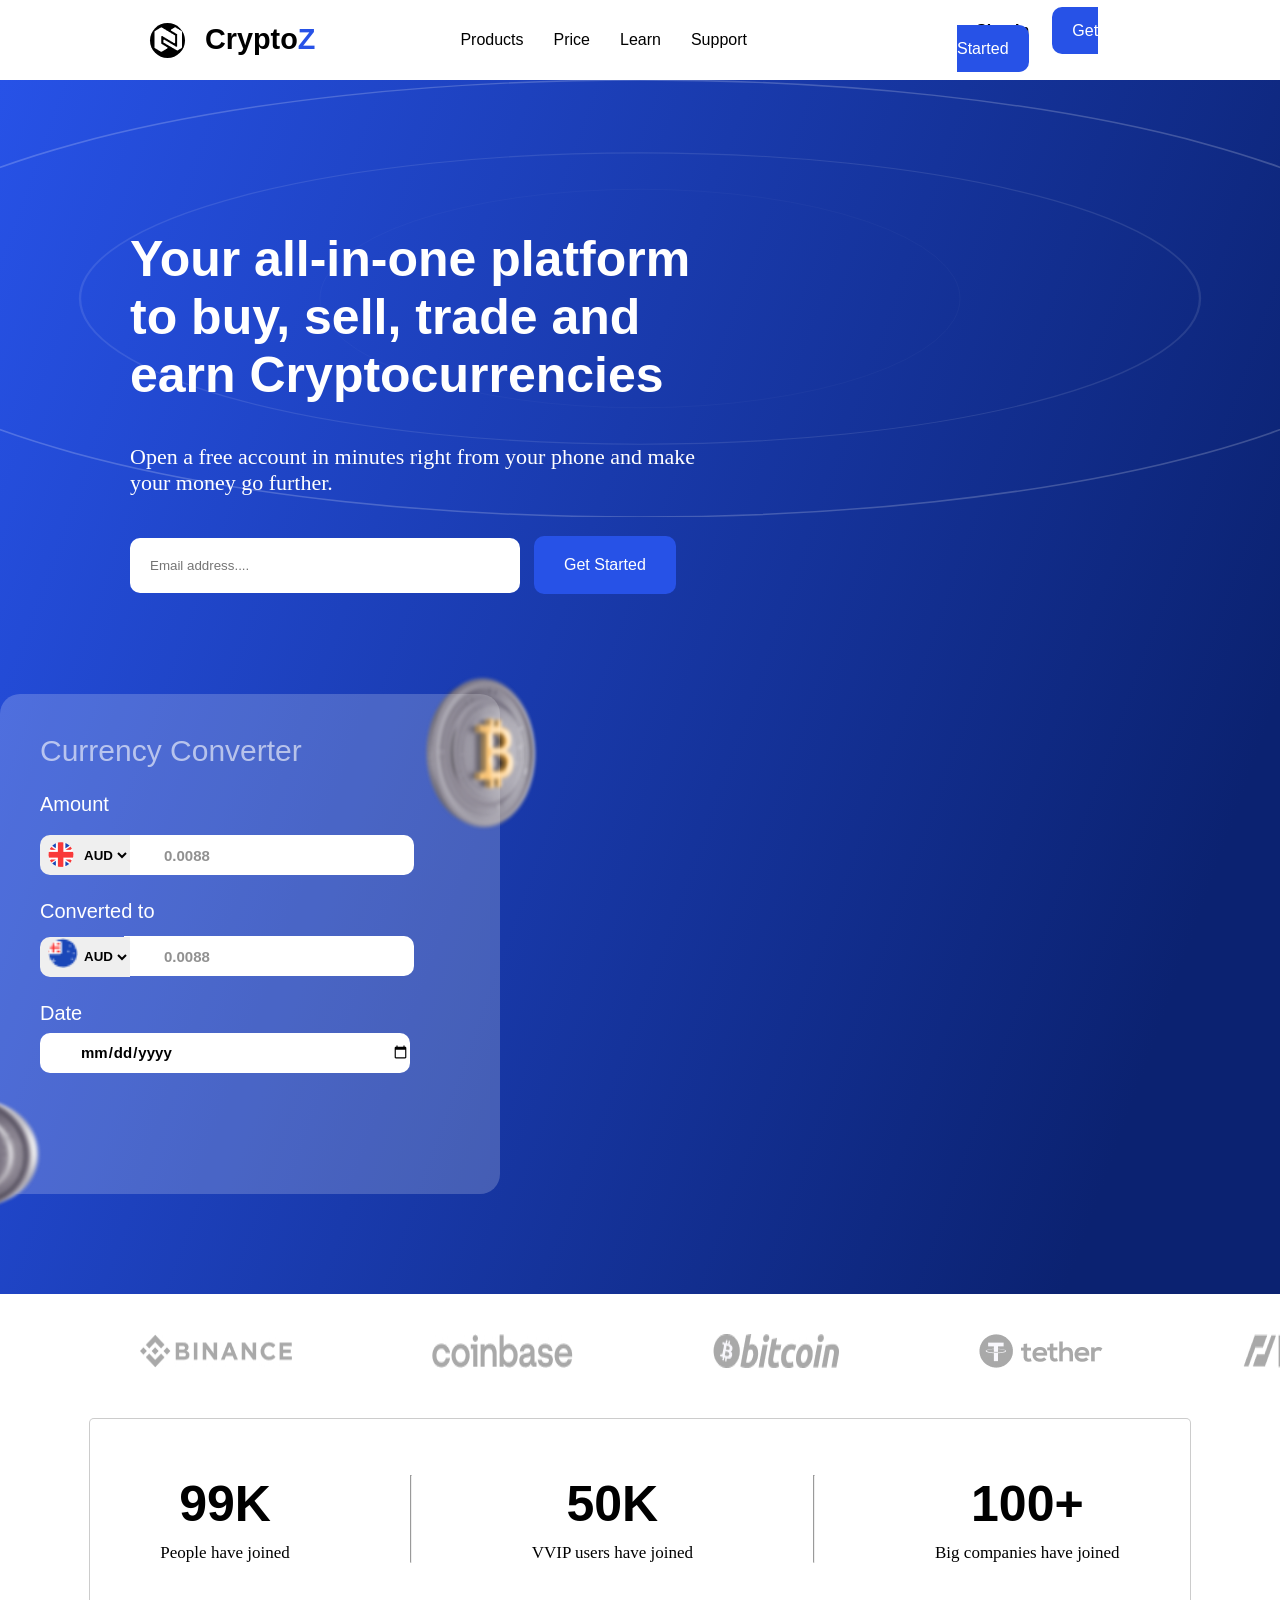
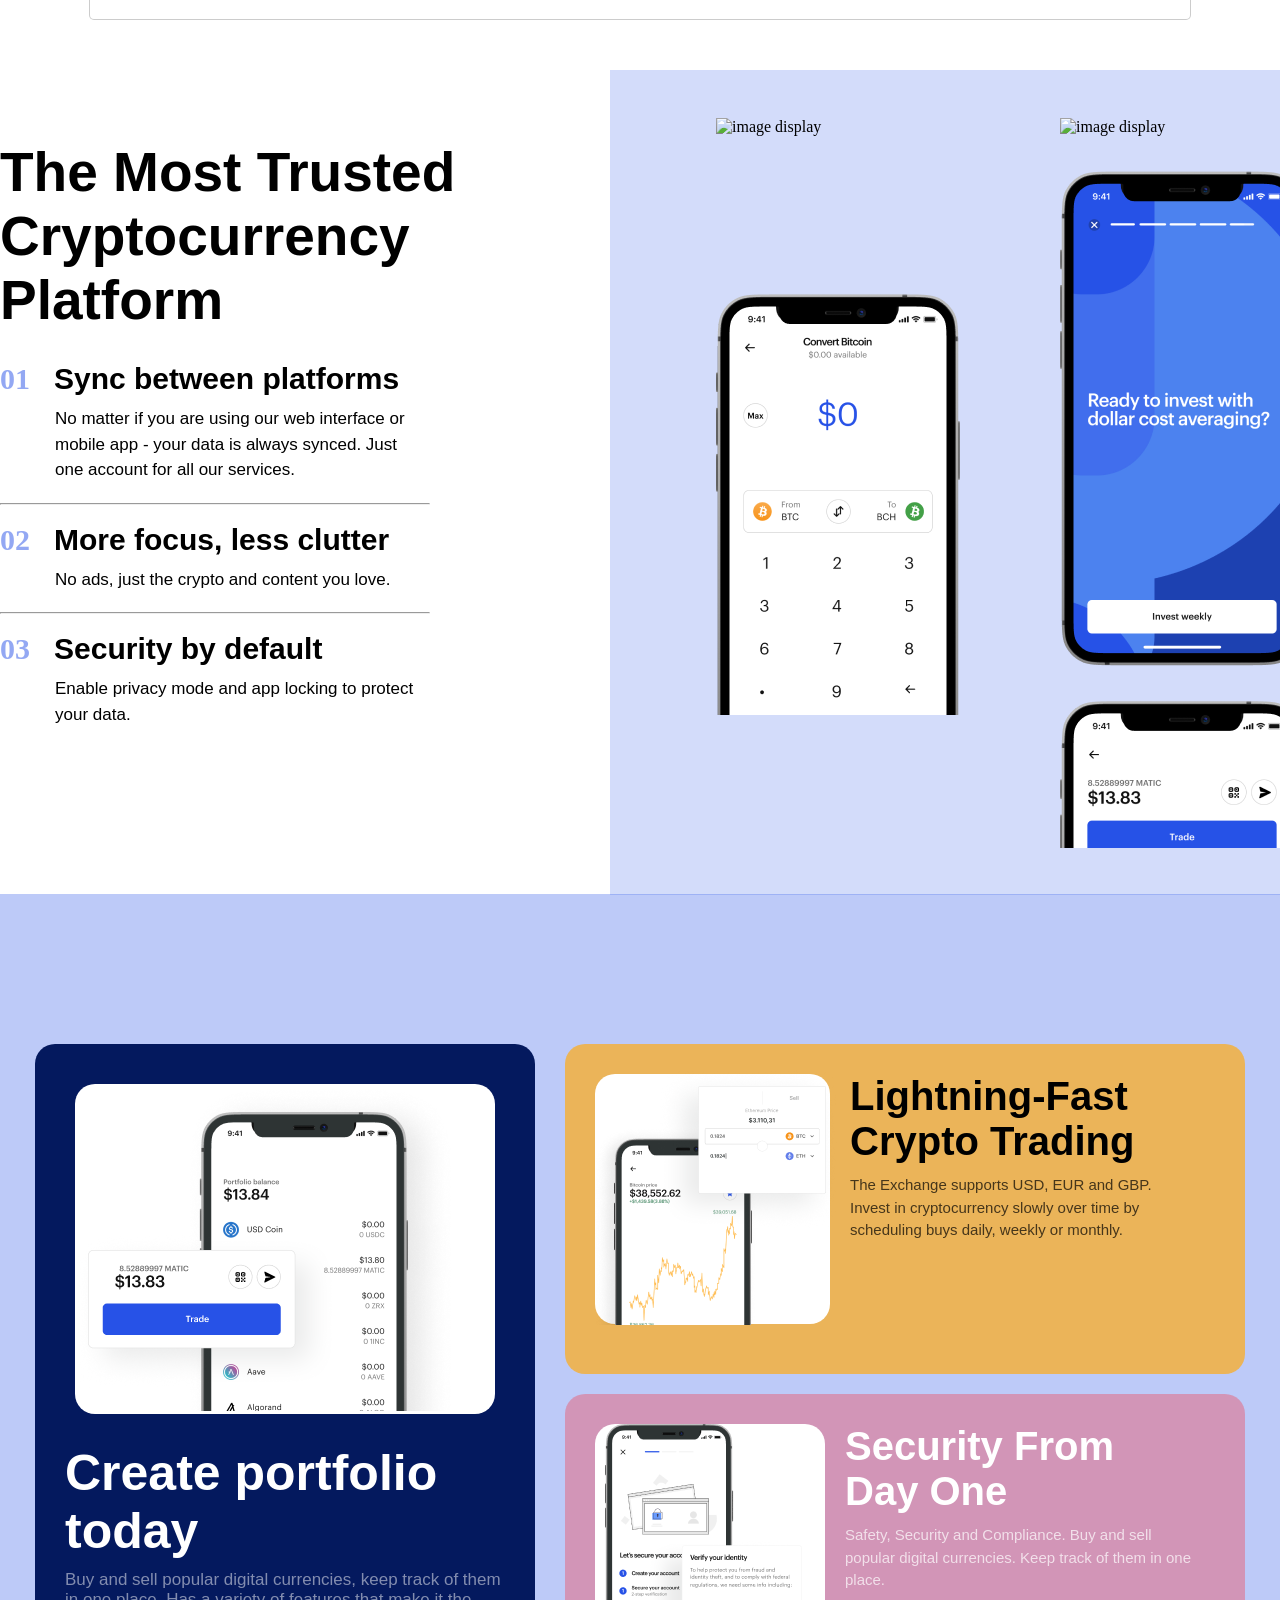
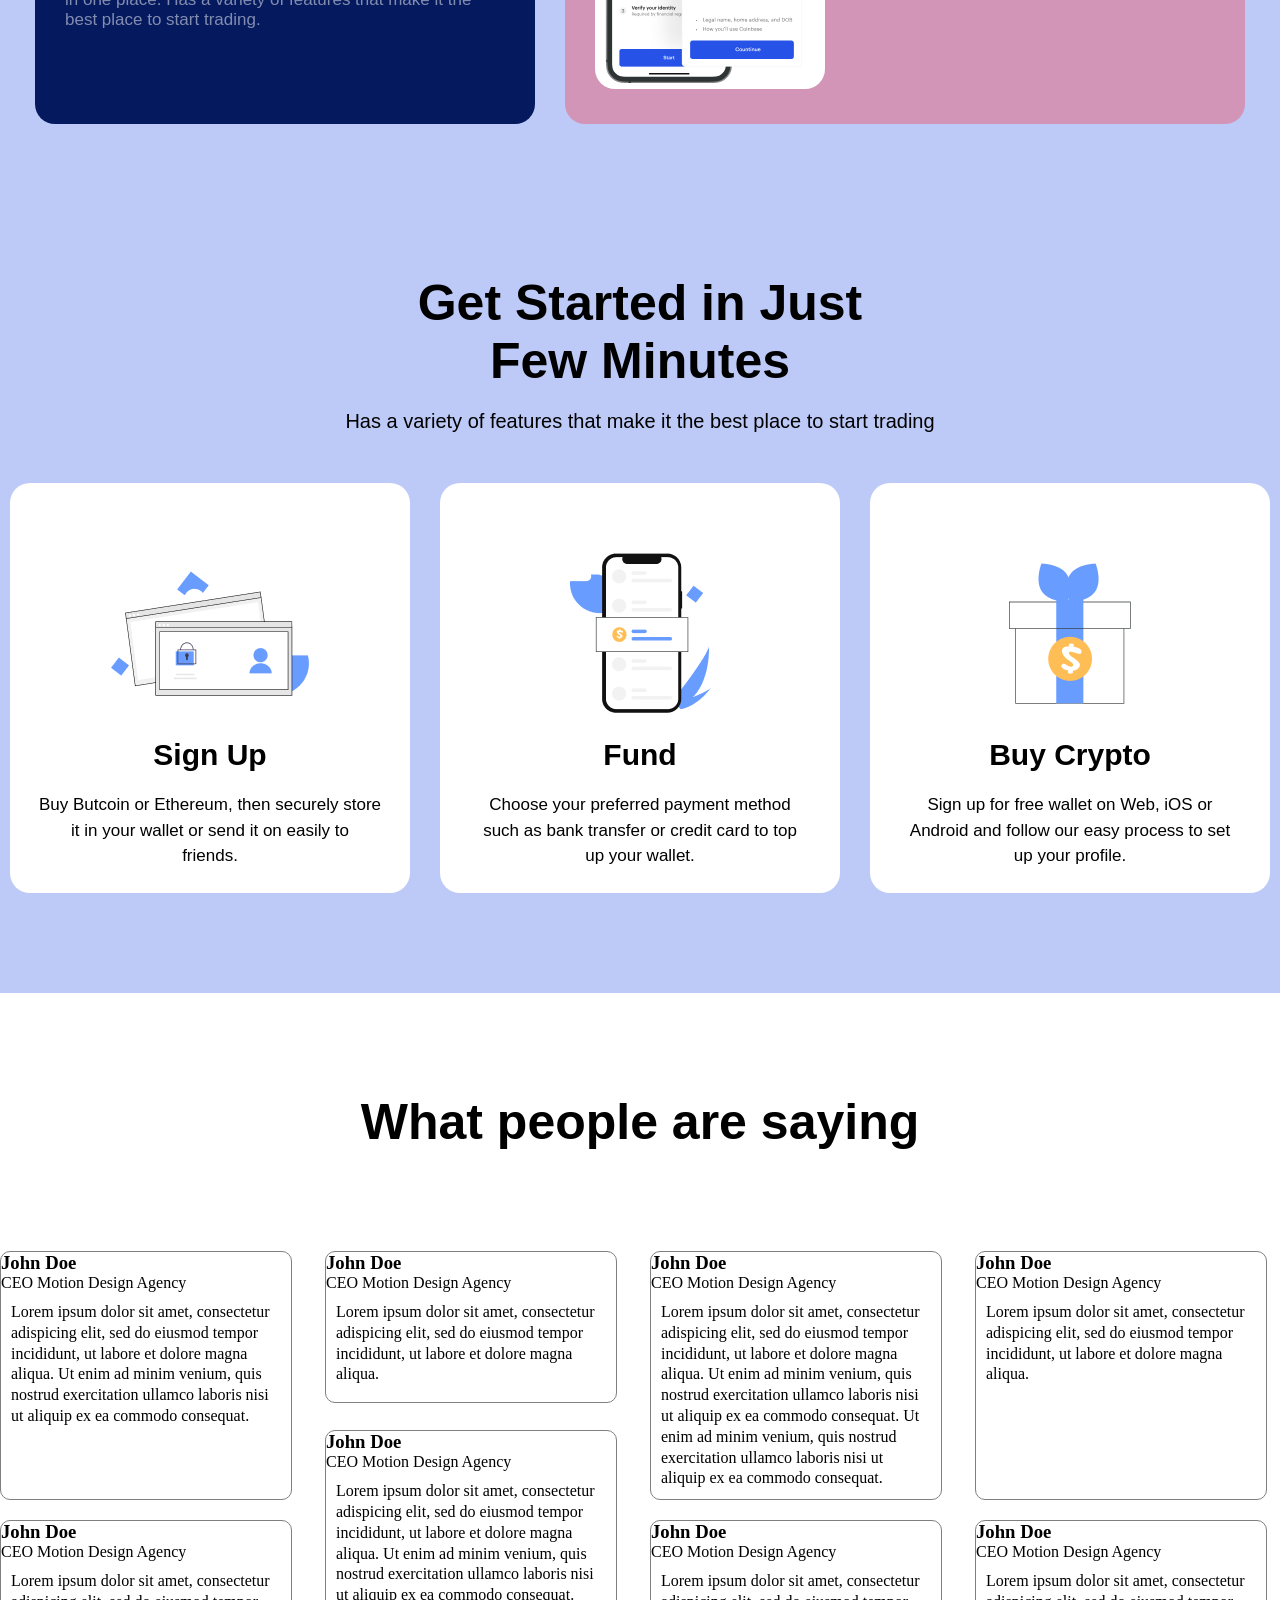
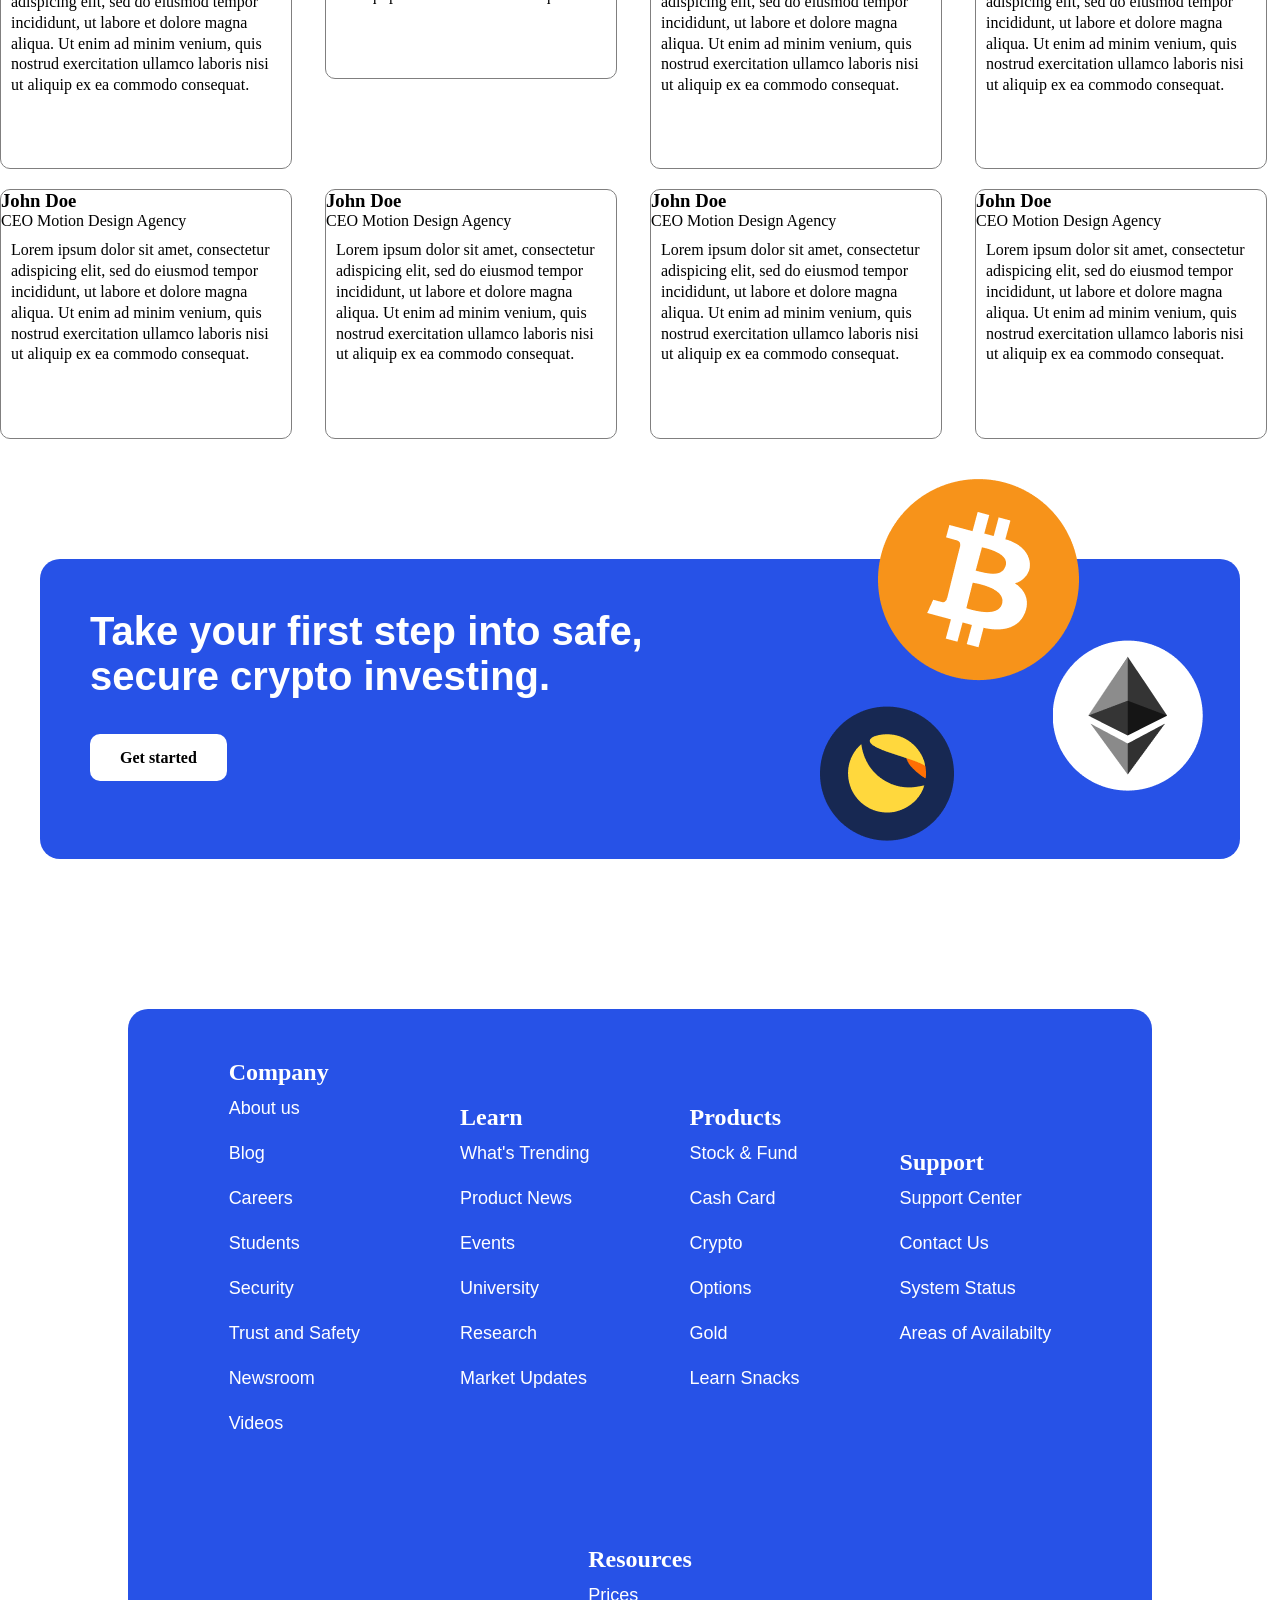
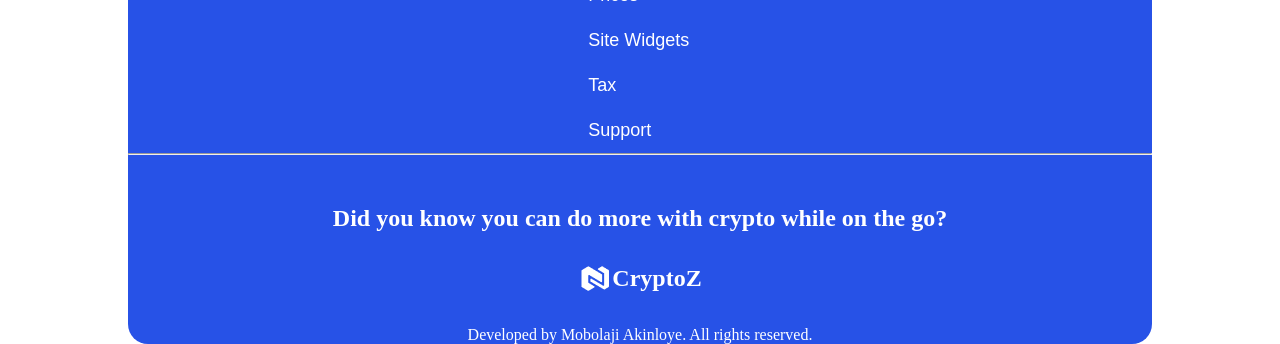
==== CryptoZ/index.html @ cef5e14e "Add files via upload" ====
<!DOCTYPE html>
<html lang="en">
<head>
    <meta charset="UTF-8">
    <meta name="viewport" content="width=device-width, initial-scale=1.0">
    <link rel="stylesheet" href="style.css">
    <link rel="stylesheet" href="https://cdnjs.cloudflare.com/ajax/libs/font-awesome/6.7.2/css/all.min.css" integrity="sha512-Evv84Mr4kqVGRNSgIGL/F/aIDqQb7xQ2vcrdIwxfjThSH8CSR7PBEakCr51Ck+w+/U6swU2Im1vVX0SVk9ABhg==" crossorigin="anonymous" referrerpolicy="no-referrer" />
    <title>cryptoZ.com</title>
</head>
<body>
  <!--Menu bar lines 12-32-->
  <header>
    <nav class="header">
      <div class="logo">
        <div class="logo-div">
          <img id="logo" src="export/vuesax/bold/nexo-(nexo).png" alt="logo">
        </div>
        <p class="logo-text">Crypto<span class="z">Z</span></p>
      </div>
    <div class="menu">
        <a class="menu-list" href="#">Products</a>
        <a class="menu-list" href="#">Price</a>
        <a class="menu-list" href="#">Learn</a>
        <a class="menu-list" href="#">Support</a>
    </div>
    <div class="signin">
        <a class="signin-text" href="#">Sign In</a>
        <a class="get-started" href="#">Get Started</a>
    </div>
    <i class="fa fa-bars" id="bar" ></i>
  </nav>
  </header>
  <div class="pop-menu" id="popDiv">
    <a class="menu-list" href="#">Products</a>
    <a class="menu-list" href="#">Price</a>
    <a class="menu-list" href="#">Learn</a>
    <a class="menu-list" href="#">Support</a>

  </div>
  <!--Hero section lines 34--->
  <main class="content">
    <div class="oval-background">
      <svg viewBox="0 0 1600 1200" preserveAspectRatio="none">
        <ellipse
          cx="800"
          cy="600"
          rx="1600"
          ry="800"
          stroke="white"
          stroke-width="5"
          fill="none"
          opacity="0.3"
        />
        <ellipse
          cx="800"
          cy="600"
          rx="1000"
          ry="600"
          stroke="white"
          stroke-width="4"
          fill="none"
          opacity="0.2"
        />
        <ellipse
          cx="800"
          cy="600"
          rx="700"
          ry="400"
          stroke="white"
          stroke-width="3"
          fill="none"
          opacity="0.1"
        />
        <ellipse
          cx="800"
          cy="600"
          rx="400"
          ry="300"
          stroke="white"
          stroke-width="1"
          fill="none"
          opacity="0.05"
        />
      </svg>
    </div>

    <section class="body-container">
      <div class="text-container">
        <h2 class="bold-text">
          Your all-in-one platform to buy, sell, trade and earn Cryptocurrencies
        </h2>
        <p class="paragraph">
          Open a free account in minutes right from your phone and make your money go further.
        </p>
        <form class="form">
          <input type="email" class="emailbox" placeholder="Email address....">
          <button class="button">Get Started</button>
        </form>
      </div>
      <!--Converter section-->
      <div class="converter">
        <p class="headertext">Currency Converter</p>
        
        <p class="amount">Amount</p>
        <select class="dropdown" id="options" name="options">
          <option value="option1"> AUD</option>
          <option value="option2">GBP</option>
          <option value="option3">USD</option>
        </select>
        <input type="text" id="textbox" placeholder="0.0088">
        <img src="export/Frame 8764.png" class="british-flag-icon" alt="british-flag-icon">
  
        <p class="converted">Converted to</p>
        <select class="dropdown" id="options" name="options">
          <option value="option1"> AUD</option>
          <option value="option2">GBP</option>
          <option value="option3">USD</option>
        </select>
        <input type="text" id="textbox2" placeholder="0.0088">
        <img src="export/Frame 8769.png" class="aus-flag-icon" alt="british-flag-icon">
  
        <p class="date">Date</p>
        <input type="date" class="date-button">


        <img class="bitcoin-icon" src="export/Coin/BitCoin/Cam2.png" alt="bitcoin-icon">
      <img class="eth-icon" src="export/Coin/Ethereum/Cam1.png" alt="eth-icon">
      </div>
  </section>

  
  </main>     

  <!--Brand logo section-->
  <section class="brand-logo-section">
    <div class="brand-logo">
      <img src="export/images/binance logo.jpeg" alt="binance logo image">
      <img src="export/images/coinbase logo.jpg" alt="coinbase logo image">
      <img src="export/images/bitcoin logo.jpg" alt="bitcoin logo image">
      <img src="export/images/tether logo.jpg" class="tether-logo" alt="tether logo image">
      <img src="export/images/bitmex logo.jpg" class="bitmex-logo" alt="bitmex logo image">
    </div>
    <div class="figures">
      <div class="figure-container">
        <div class="people">
          <h2>99K</h2>
          <p>People have joined</p>
        </div>
          <hr>

        <div class="vvip">
          <h2>50K</h2>
          <p>VVIP users have joined</p>
        </div>
        <hr>

        <div class="big-companies">
          <h2>100+</h2>
          <p>Big companies have joined</p>
        </div>

      </div>
    </div>

    <div class="sub-section">

      <div class="sub-section-container">
        <div class="sub-text">
          <p class="heading">The Most Trusted Cryptocurrency Platform</p>
          <div class="texts">
            <span class="numbers">01</span>
            <span class="heading-text">Sync between platforms</span>
            <p>No matter if you are using our web interface or mobile app - your data is always synced. Just one account for all our services. </p>
              <hr>
              <br>
            <span class="numbers">02</span>
            <span class="heading-text">More focus, less clutter</span>
            <p>No ads, just the crypto and content you love.</p>
              <hr>
              <br>
            <span class="numbers">03</span>
            <span class="heading-text">Security by default</span>
            <p>Enable privacy mode and app locking to protect your data.</p>
          </div>
        </div>

        <div class="sub-images">
          <div class="images-container">

            <div class="images">
              <img src="export/Screen1.png" class="frame1" alt="image display">
              <img src="export/screen2.png" alt="">
            </div>

            <div class="images2">
              <img src="export/Screen5.png" alt="image display">
              <img src="export/screen3.png" alt="">
              <img src="export/screen4.png" alt="">
            </div>

          </div>
        </div>

      </div>
    </div>
  </section>

  <section class="portfolio-section">
    <div class="items-container">

      <div class="firstdiv">
        <div class="innerDiv"><img src="export/Group2.png" alt=""></div>
        <h1>Create portfolio today</h1>
        <p>Buy and sell popular digital currencies, keep track of them in one place. Has a variety of features that make it the best place to start trading.</p>
      </div>

      <div class="seconddiv">
        <div class="div1">
          <div class="div1-inner"><img src="export/Group1.png" alt=""></div>
          <div class="div1-text">
            <h1>Lightning-Fast Crypto Trading</h1>
            <p>The Exchange supports USD, EUR and GBP. Invest in cryptocurrency slowly over time by scheduling buys daily, weekly or monthly.</p>
          </div>
        </div>

        <div class="div2">
          <div class="div2-inner"><img src="export/Group3.png" alt=""></div>
          <div class="div2-text">
            <h1>Security From Day One</h1>
            <p>Safety, Security and Compliance. Buy and sell popular digital currencies. Keep track of them in one place.</p>
          </div>
        </div>
      </div>
    </div>

    <div class="middle-text">
      <div class="newtext">
        <h1>Get Started in Just</h1>
        <h1>Few Minutes</h1>
        <p>Has a variety of features that make it the best place to start trading</p>
      </div>
    </div>

    <div class="three-divs">
      <div class="signup-div">
        <img src="export/Frame 219.png" alt="">
        <h2>Sign Up</h2>
        <p>Buy Butcoin or Ethereum, then securely store <br> it in your wallet or send it on easily to <br> friends.</p>
      </div>
      <div class="fund-div">
        <img src="export/Frame 220.png" alt="">
        <h2>Fund</h2>
        <p>Choose your preferred payment method <br> such as bank transfer or credit card to top <br> up your wallet.</p>
      </div>
      <div class="buy-crypto-div">
        <img src="export/Frame 221.png" alt="">
        <h2>Buy Crypto</h2>
        <p>Sign up for free wallet on Web, iOS or <br> Android and follow our easy process to set <br> up your profile.</p>
      </div>
    </div>
  </section>

  <section class="grid-section">
    <div class="grid-heading">
      <h1>What people are saying</h1>
    </div>
    
    <!--Grid section-->
    <div class="grid-container">
      <div class="grid-item grid1">
        <h3>John Doe</h3>
        <p>CEO Motion Design Agency</p>
        <p class="grid-paragraph">Lorem ipsum dolor sit amet, consectetur adispicing elit, sed do eiusmod tempor incididunt, ut labore et dolore magna aliqua. Ut enim ad minim venium, quis nostrud exercitation ullamco laboris nisi ut aliquip ex ea commodo consequat.</p>
      </div>

      <div class="grid-item grid2">
        <h3>John Doe</h3>
        <p>CEO Motion Design Agency</p>
        <p class="grid-paragraph">Lorem ipsum dolor sit amet, consectetur adispicing elit, sed do eiusmod tempor incididunt, ut labore et dolore magna aliqua.</p>
      </div>

      <div class="grid-item grid3">
        <h3>John Doe</h3>
        <p>CEO Motion Design Agency</p>
        <p class="grid-paragraph">Lorem ipsum dolor sit amet, consectetur adispicing elit, sed do eiusmod tempor incididunt, ut labore et dolore magna aliqua. Ut enim ad minim venium, quis nostrud exercitation ullamco laboris nisi ut aliquip ex ea commodo consequat. Ut enim ad minim venium, quis nostrud exercitation ullamco laboris nisi ut aliquip ex ea commodo consequat.</p>
      </div>

      <div class="grid-item grid4">
        <h3>John Doe</h3>
        <p>CEO Motion Design Agency</p>
        <p class="grid-paragraph">Lorem ipsum dolor sit amet, consectetur adispicing elit, sed do eiusmod tempor incididunt, ut labore et dolore magna aliqua. </p>
      </div>

      <div class="grid-item grid5">
        <h3>John Doe</h3>
        <p>CEO Motion Design Agency</p>
        <p class="grid-paragraph">Lorem ipsum dolor sit amet, consectetur adispicing elit, sed do eiusmod tempor incididunt, ut labore et dolore magna aliqua. Ut enim ad minim venium, quis nostrud exercitation ullamco laboris nisi ut aliquip ex ea commodo consequat.</p>
      </div>

      <div class="grid-item grid6">
        <h3>John Doe</h3>
        <p>CEO Motion Design Agency</p>
        <p class="grid-paragraph">Lorem ipsum dolor sit amet, consectetur adispicing elit, sed do eiusmod tempor incididunt, ut labore et dolore magna aliqua. Ut enim ad minim venium, quis nostrud exercitation ullamco laboris nisi ut aliquip ex ea commodo consequat.</p>
      </div>

      <div class="grid-item grid7">
        <h3>John Doe</h3>
        <p>CEO Motion Design Agency</p>
        <p class="grid-paragraph">Lorem ipsum dolor sit amet, consectetur adispicing elit, sed do eiusmod tempor incididunt, ut labore et dolore magna aliqua. Ut enim ad minim venium, quis nostrud exercitation ullamco laboris nisi ut aliquip ex ea commodo consequat.</p>
      </div>

      <div class="grid-item grid8">
        <h3>John Doe</h3>
        <p>CEO Motion Design Agency</p>
        <p class="grid-paragraph">Lorem ipsum dolor sit amet, consectetur adispicing elit, sed do eiusmod tempor incididunt, ut labore et dolore magna aliqua. Ut enim ad minim venium, quis nostrud exercitation ullamco laboris nisi ut aliquip ex ea commodo consequat.</p>
      </div>

      <div class="grid-item grid9">      
        <h3>John Doe</h3>
        <p>CEO Motion Design Agency</p>
        <p class="grid-paragraph">Lorem ipsum dolor sit amet, consectetur adispicing elit, sed do eiusmod tempor incididunt, ut labore et dolore magna aliqua. Ut enim ad minim venium, quis nostrud exercitation ullamco laboris nisi ut aliquip ex ea commodo consequat.</p>
      </div>

      <div class="grid-item grid10">
        <h3>John Doe</h3>
        <p>CEO Motion Design Agency</p>
        <p class="grid-paragraph">Lorem ipsum dolor sit amet, consectetur adispicing elit, sed do eiusmod tempor incididunt, ut labore et dolore magna aliqua. Ut enim ad minim venium, quis nostrud exercitation ullamco laboris nisi ut aliquip ex ea commodo consequat.</p>
      </div>

      <div class="grid-item grid11">
        <h3>John Doe</h3>
        <p>CEO Motion Design Agency</p>
        <p class="grid-paragraph">Lorem ipsum dolor sit amet, consectetur adispicing elit, sed do eiusmod tempor incididunt, ut labore et dolore magna aliqua. Ut enim ad minim venium, quis nostrud exercitation ullamco laboris nisi ut aliquip ex ea commodo consequat.</p>
      </div>

      <div class="grid-item grid12">
        <h3>John Doe</h3>
        <p>CEO Motion Design Agency</p>
        <p class="grid-paragraph">Lorem ipsum dolor sit amet, consectetur adispicing elit, sed do eiusmod tempor incididunt, ut labore et dolore magna aliqua. Ut enim ad minim venium, quis nostrud exercitation ullamco laboris nisi ut aliquip ex ea commodo consequat.</p>
      </div>
    </div>
  </section>

  <section class="coin-section">
      <div class="coin-div">
        <div class="coin-text">
          <p>Take your first step into safe, secure crypto investing.</p>
          <a href="#">Get started</a>
        </div>
        <div class="coin-icon">
          <img class="luna" src="export/luna.png" alt="luna image">
          <img class="btc" src="export/btc.png" alt="bitcoin image">
          <img class="eth" src="export/eth.png" alt="ethereum image">
        </div>
      </div>
  </section>
  
  <footer>
    <div class="links-container">
      <div class="link1">
        <h2>Company</h2>
        <a href="#"><li>About us</li></a>
        <a href="#"><li>Blog</li></a>
        <a href="#"><li>Careers</li></a>
        <a href="#"><li>Students</li></a>
        <a href="#"><li>Security</li></a>
        <a href="#"><li>Trust and Safety</li></a>
        <a href="#"><li>Newsroom</li></a>
        <a href="#"><li>Videos</li></a>
      </div>

      <div class="link2">
        <h2>Learn</h2>
        <a href="#"><li>What's Trending</li></a>
        <a href="#"><li>Product News</li></a>
        <a href="#"><li>Events</li></a>
        <a href="#"><li>University</li></a>
        <a href="#"><li>Research</li></a>
        <a href="#"><li>Market Updates</li></a>
        <a href="#"><li></li></a>
        <a href="#"><li></li></a>
      </div>

      <div class="link3">
        <h2>Products</h2>
        <a href="#"><li>Stock & Fund</li></a>
        <a href="#"><li>Cash Card</li></a>
        <a href="#"><li>Crypto</li></a>
        <a href="#"><li>Options</li></a>
        <a href="#"><li>Gold</li></a>
        <a href="#"><li>Learn Snacks</li></a>
      </div>

      <div class="link4">
        <h2>Support</h2>
        <a href="#"><li>Support Center</li></a>
        <a href="#"><li>Contact Us</li></a>
        <a href="#"><li>System Status</li></a>
        <a href="#"><li>Areas of Availabilty</li></a>
      </div>

      <div class="link5">
        <h2>Resources</h2>
        <a href="#"><li>Prices</li></a>
        <a href="#"><li>Site Widgets</li></a>
        <a href="#"><li>Tax</li></a>
        <a href="#"><li>Support</li></a>
      </div>
    </div>
    <hr>

    <div class="last-text">
      <h2>Did you know you can do more with crypto while on the go?</h2>
      <div class="logo-and-text">
        <img id="logo" src="export/vuesax/bold/nexo-(nexo).png" alt="logo">
        <h2>CryptoZ</h2>
      </div>
      <p>Developed by Mobolaji Akinloye. All rights reserved.</p>
    </div>
  
  </footer>


  <script src="index.js"></script>
</body>
</html>
---- CryptoZ/style.css ----
*{
    padding: 0;
    margin: 0;
}
/*logo, menu and sign in styles lines 6-35*/
header{
    position: sticky;
    top: 0;
    z-index: 1000;
}
.header{
    width: 100%;
    height: 80px;
    background-color: #ffffff;
    display: flex;
    justify-content: space-between;
    align-items: center;
    
}

.logo-div{
    width: 35px;
    height: 35px;
    background-color: black;
    border-radius: 50%;
    justify-content: center;
    align-items: center;
    text-align: center;
}
.logo{
    display: flex;
    margin-left: 150px;
}
.logo-text{
    font-family: "Poppins", sans-serif;
    font-weight: bold;
    font-size: 1.8rem;
    margin-left: 20px;
}
.z{
    color: #2752E7;
}
/*menu styles lines 37-46*/
.menu{
    display: flex;
    margin-left: 130px;
    margin-right: 0;
}
.menu-list{
    font-family: "Poppins", sans-serif;
    text-decoration: none;
    color: black;
    margin: 30px 15px;
    transition: transform 0.2s ease-in-out;
}
/*Sign in/Get started styles lines 48-*/
.signin{
    margin: 30px 150px 30px 195px;
}
.signin-text{
    font-family: "Poppins", sans-serif;
    text-decoration: none;
    color: black;
    font-weight: bold;
    margin: 30px 19px;
}
.get-started{
    text-align: center;
    background-color: #2752E7;
    color: white;
    font-family: "Poppins", sans-serif;
    border: none;
    border-radius: 10px;
    padding: 15px 20px;
    text-decoration: none;
    transition: background-color 0.5s ease-in-out;
}
.get-started:hover{
    background-color: #0025ac;
}
.menu-list:hover{
    transform: scale(1.2);
    font-weight: bold;
}
#bar{
    display: none;
font-size: 50px;
}
#bar:hover{
    cursor: pointer;
}
.pop-menu{
    position: relative;
    margin-bottom: -120px;
    display: none;
    width: 200px;
    background-color: #ffffff;
    box-shadow: 0 0 10px rgba(0, 0, 0, 0.2);
    text-align: center;
    z-index: 1000;
    position: sticky;
    top: 80px;
    margin-left: auto;
    margin-right: 50px;
    border: 1px solid rgba(0, 0, 0, 0.2);
    border-radius: 5px 0 5px 5px;
    z-index: -  1;
}
.pop-menu.show{
    display: block;
}
.pop-menu a{
    display: grid;
    margin: 10px;
}

/*background ellipse line 85-106*/
.oval-background {
    position: absolute;
    top: 0;
    left: 0;
    width: 100%;
    height: 60%;
    z-index: 0;
    pointer-events: none;
}
    
.oval-background svg {
    width: 100%;
    height: 60%;
}
.content {
    position: relative;
    z-index: 1;
    width: 100%;
    padding: 100px 0;
    background: linear-gradient(109.68deg, #2752E7 0%, #0B2271 87.47%);
    min-height: 60vh; 
}
/*Body content*/
.body-container{
    display: flex;
    flex-wrap: wrap;
    gap: 100px;
}
.text-container{
    width: 570px;
    margin: 50px 0 0 130px;
}
.bold-text{
    color: #ffffff;
    font-family: "Poppins", sans-serif;
    font-size: 50px;
}
.paragraph{
    font-family: "Poppins" sans-serif;
    font-size: 22px;
    color: #ffffff;
    margin-top: 40px;
}
.form{
    margin-top: 40px;
}
.emailbox{
    padding: 20px;
    width: 350px;
    border: none;
    border-radius: 10px;
}
.button{
    padding: 20px 30px;
    border: none;
    border-radius: 10px;
    background-color: rgb(39, 82, 231);
    color: #ffffff;
    font-size: 16px;
    margin-left: 10px;
}
/*Converter styles*/
.converter{
    width: 500px;
    height: 500px;
    background-color: rgba(255, 255, 255, 0.2);
    border: none;
    border-radius: 20px;
}
.headertext{
    font-family: "Poppins", sans-serif;
    font-size: 30px;
    color: white;
    margin: 40px 0 0 40px;
    opacity: 0.6;
}
.bitcoin-icon{
    display: block;
    width: 160px;
    height: 160px;
    position: relative; left: 400px; top: -400px;
    z-index: -1;
}
.eth-icon{
    display: block;
    width: 140px;
    height: 140px;
    margin: 0;
    position: relative; left: -90px; top: -150px;
}
.amount{
    font-family: sans-serif;
    font-size: 20px;
    color: white;
    margin: 25px 0 18px 40px;
}
.dropdown{
    width: 90px;
    height: 40px;
    margin-left: 40px;
    padding-left: 40px;
    font-weight: bold;
    font-family: sans-serif;
    border-radius: 10px 0 0 10px;
    border: none;
}
#textbox{
    width: 250px;
    height: 40px;
    padding-left: 40px;
    font-weight: bold;
    font-family: sans-serif;
    font-size: 15px;
    border-radius: 0 10px 10px 0;
    border: none;
    position: relative; left: -10px; top: 1px;
    z-index: -1;
}
.british-flag-icon{
    position: relative; top: 7px; left: -380px;
}
.aus-flag-icon{
    position: relative; top: 7px; left: -380px;
    width: 30px;
    height: 30px;
}
.converted{
    font-family: sans-serif;
    font-size: 20px;
    color: white;
    margin: 25px 0 8px 40px;
}
#textbox2{
    width: 250px;
    height: 40px;
    padding-left: 40px;
    font-weight: bold;
    font-family: sans-serif;
    font-size: 15px;
    border-radius: 0 10px 10px 0;
    border: none;
    position: relative; left: -10px; top: 0.9px;
    z-index: -1;
}
.date{
    font-family: sans-serif;
    font-size: 20px;
    color: white;
    margin: 25px 0 8px 40px;
}
.date-button{
    width: 330px;
    height: 40px;
    padding-left: 40px;
    font-weight: bold;
    font-family: sans-serif;
    font-size: 15px;
    border-radius: 10px;
    border: none;
    margin-left: 40px;
}
/*Brand logo section*/
.brand-logo-section{
    width: 100%;
    height: 1200px;
    background-color: white;
}
.brand-logo{
    display: flex;
    text-align: center;
}
.brand-logo img{
    padding: 40px 0 0 140px;
}
/*Users/VVIP/Big companies section styles*/
.figures{
    margin: auto;
    width: 1100px;
    height: 200px;
    background-color: #ffffff;
    border: 1.8px solid rgba(0, 0, 0, 0.2);
    border-radius: 5px;
    margin-top: 50px;
    display: flex;
    text-align: center;
}
.figure-container{
    margin: auto;
    display: flex;
    gap: 120px;
}
.people h2, .vvip h2, .big-companies h2{
    font-family:  sans-serif;
    font-size: 50px;
}
.people p, .vvip p, .big-companies p{
    font-size: 17px;
    margin-top: 10px;
}
/*Users/VVIP/Big companies section styles end*/


/*Sub-Section styles*/
.sub-section{
    display: flex;
    margin-top: 50px;
}
.sub-section-container{
    margin: auto;
    display: flex;
}
.sub-text{
    width: 500px;
}
.sub-text .heading{
    font-family: sans-serif;
    font-size: 55px;
    font-weight: bolder;
    margin-top: 70px;
    margin-bottom: 30px;
}
.texts{
    width: 430px;
}
.numbers{
    font-size: 30px;
    font-weight: bold;
    color:rgba(39, 82, 231, 0.5)
}
.heading-text{
    margin-left: 20px;
    font-size: 30px;
    font-family: sans-serif;
    font-weight: bold;
}
.texts p{
    margin-left: 55px;
    margin-top: 10px;
    margin-bottom: 20px;
    font-size: 17px;
    line-height: 1.5;
    font-family: sans-serif;
}/*Sub-Section styles end*/

/*sub-images styles*/
.sub-images{
    width: 800px;
    height: 825px;
    background-color: rgba(39, 82, 231, 0.2);
    position: relative; left: 110px;
    display: flex;
    flex-wrap: wrap;  
}
.images-container{
    margin: auto;
    display: flex;
    gap: 100px;
}
.images{
    display: grid;
    gap: 25px;
}
.images2{
    display: grid;
    gap: 35px;
}/*sub-images styles end*/

/*Protfolio styles*/
.portfolio-section{
    width: 100%;
    background-color: rgba(39, 82, 231, 0.3);
}

.items-container{
    display: flex;
    justify-content: center;
    align-items: center;
    gap: 30px;
    padding-top: 150px;
}
.firstdiv{
    width: 500px;
    height: 680px;
    background-color: #04195e;
    border-radius: 20px;
}
.innerDiv{
    width: 420px;
    height: 330px;
    background-color: #ffffff;
    margin: auto;
    border-radius: 20px;
    margin-top: 40px;
}
.firstdiv h1{
    font-family: sans-serif;
    font-size: 50px;
    color: #ffffff;
    margin: 30px 30px 10px 30px;
}
.firstdiv p{
    margin: 0 30px 10px 30px;
    color: rgba(255, 255, 255, 0.5);
    font-family: sans-serif;
    font-size: 17px;
}/*firstdiv styles end here*/
.seconddiv{
    gap: 30px;
}
.div1{
    width: 650px;
    height: 300px;
    background-color: rgba(247, 175, 51, 0.8);
    border-radius: 20px;
    padding: 30px 0 0 30px;
    display: flex;
}
.div1-inner{
    width: 235px;
    height: 230px;
    background-color: #ffffff;
    border-radius: 20px;
    padding-top: 20px;
}
.div1-inner img{
    position: relative; top: -25px;
}
.div1-text{
    width: 330px;
    margin-left: 20px;
}
.div1-text h1{
    font-family: sans-serif;
    font-size: 40px;
}
.div1-text p{
    font-family: sans-serif;
    font-size: 15px;
    margin-top: 10px;
    line-height: 1.5;
    color: rgba(0, 0, 0, 0.7);
}/*Div1 styles end*/
.div2{
    width: 650px;
    height: 300px;
    background-color: rgba(231, 99, 121, 0.5);
    border-radius: 20px;
    padding: 30px 0 0 30px;
    margin-top: 20px;
    display: flex;
}
.div2-inner{
    width: 230px;
    height: 245px;
    background-color: #ffffff;
    border-radius: 20px;
    padding-top: 20px;
}
.div2-inner img{
    position: relative; top: -20px; left: 10px;
}
.div2-text{
    width: 350px;
    margin-left: 20px;
}
.div2-text h1{
    font-family: sans-serif;
    font-size: 40px;
    color: rgb(255, 255, 255);
}
.div2-text p{
    font-family: sans-serif;
    font-size: 15px;
    margin-top: 10px;
    line-height: 1.5;
    color: rgba(255, 255, 255, 0.7);
}/*Div2 styles end*/

.middle-text{
    width: 100%;
    display: flex;
}
.newtext{
    margin: auto;
    margin-top: 150px;
    text-align: center;
}
.newtext h1{
    font-family: sans-serif;
    font-size: 50px;
}
.newtext p{
    font-family: sans-serif;
    font-size: 20px;
    margin-top: 20px;
}
.three-divs{
    display: flex;
    flex-wrap: wrap;
    justify-content: center;
    align-items: center;
    gap: 30px;
    margin-top: 50px;
    padding-bottom: 100px;
}
.signup-div{
    width: 400px;
    height: 410px;
    background-color: #ffffff;
    border-radius: 20px;
    text-align: center;
}
.fund-div{
    width: 400px;
    height: 410px;
    background-color: #ffffff;
    border-radius: 20px;
    text-align: center;
}
.buy-crypto-div{
    width: 400px;
    height: 410px;
    background-color: #ffffff;
    border-radius: 20px;
    text-align: center;
}
.three-divs img{
    margin-top: 50px;
}
.three-divs h2{
    font-family: sans-serif;
    font-size: 30px;
}
.three-divs p{
    font-family: sans-serif;
    font-size: 17px;
    margin-top: 20px;
    line-height: 1.5;
}
.grid-section{

}
.grid-heading{
text-align: center;
}
.grid-section h1{
    font-family: sans-serif;
    font-size: 50px;
    margin: 100px;
}
.grid-container {
    display: grid;
    grid-template-columns: repeat(4, 1fr);
    grid-template-rows: repeat(3, 1fr);
    gap: 20px;
  }
  
.grid-item {
    background-color: #ffffff;
    border: 1px solid #807f7f;
    border-radius: 10px;
    width: 290px;
  }
.grid-paragraph{
    line-height: 1.3;
    padding: 10px;
}
.grid2{
    height: 150px;
}
.grid6{
    position: relative; top: -90px;
}/*grid section ends*/

.coin-section{
    margin-top: 120px;
}
.coin-div{
    width: 1200px;
    height: 300px;
    background-color: #2752E7;
    margin: auto;
    border-radius: 20px;
    display: flex;
}
.coin-text{
    width: 600px;
    margin: 50px;
}
.coin-text p{
    font-family: sans-serif;
    font-size: 40px;
    font-weight: bolder;
    color: #ffffff;
    margin-bottom: 50px;
}
.coin-text a{
    text-decoration: none;
    padding: 15px 30px;
    background-color: #ffffff;
    color: #000;
    font-weight: bold;
    border-radius: 10px;
}
.coin-icon .btc{
    position: relative; top: -80px;
}
.coin-icon .luna{
    position: relative; right: -80px; top: 80px;
}
.coin-icon .eth{
    position: relative; right: 30px; top: 30px;
}
footer{
    width: 80%;
    background-color:#2752E7;
    border-radius: 20px;
    margin: auto;
    margin-top: 150px;
}
.links-container{
    display: flex;
    flex-wrap: wrap;
    justify-content: center;
    align-items: center;
    gap: 100px;
    padding-top: 50px;
    color: #ffffff;
    
}
.links-container li {
    list-style-type: none;
    text-decoration: none;
}
.links-container a{
    text-decoration: none;
    color: #ffffff;
    font-family: sans-serif;
    font-size: 18px;
    line-height: 2.5;
}
.last-text{
    text-align: center;
    margin-top: 50px;
    color: #ffffff;
}
.logo-and-text{
    display: flex;
    justify-content: center;
    align-items: center;
    margin: 30px;
}


/*Mobile view*/
@media (max-width: 480px) {
    /*Nav bar*/
    header{
        position: sticky;
        top: 0;
        z-index: 1000;
        box-shadow: 0 0 10px rgba(0, 0, 0, 0.2);
    }
    #bar{
        display: block;
        font-size: 30px;
        margin-right: 50px;
    }
    #bar:hover{
        cursor: pointer;
    }
    .menu{
        display: none;
    }
    .signin{
        display: none;
    }
    .logo{
        margin-left: 30px;
        display: flex;
    }/*Nav bar ends*/

    /*Hero text line */
    .body-container{
        display: grid;
        gap: 100px;
    }
    .text-container{ 
        width: 430px;
        margin: 50px 0 0 30px;
        text-align: center;
    }
    .bold-text{
        font-size: 50px;
    }
    .paragraph{
        font-size: 23px;
        margin-top: 40px;
    }
    .form{
        display: grid;
    }.emailbox{
        margin-bottom: 20px;
        width: 380px;
        font-size: 20px;
    }.button{
        margin-left: 2px;
        font-weight: bold;
        font-size: 20px;
        width: 420px;
    }
    .bitcoin-icon{
        display: none;
    }
    .eth-icon{
        display: none;
    }
    .converter{
        width: 450px;
        height: 500px;
        margin: auto;
    }
    .british-flag-icon{
        width: 20px;
        height: 20px;
    }
    .aus-flag-icon{
        width: 20px;
        height: 20px;
    }
    /*Brand logo section*/
    .brand-logo{
        width: 500px;
        text-align: center;
        display: flex;
        flex-wrap: wrap;
        margin-top: 40px;
    }
    .brand-logo img{
        padding: 40px 30px;
        width: 100px;
    }
    .tether-logo{
        position: relative; top: -30px; left: 80px;
    }
    .bitmex-logo{
        position: relative; top: -30px; left: 50px;
    }/*Brand logo section ends*/

    /*Figures section*/
    .figures{
        width: 450px;
        height: 600px;
        border-radius: 20px;
        margin-top: 5px;
    }
    .figure-container{
        display: grid;
        gap: 50px;
    }
     
    .people p, .vvip p, .big-companies p{
        font-size: 25px;
        margin-top: 3px;
    }/*Figures section ends*/

    /*Sub-section*/
    .sub-section-container{
        flex-direction: column-reverse;
        flex-wrap: wrap;
    }
    .sub-text{
        position: relative; left: 0;
    }
    .sub-images{
        width: 480px;
        height: 410px;
        position: relative; left: 0;
    }
    .images-container{
       gap: 35px; 
       padding-left: 20px;
    }
    .sub-text .heading{
        font-size: 43px;
        text-align: center;
    }
    .numbers{
        line-break: normal;
    }

    .images img{
        width: 120px;
        gap: 40px;
    }
    .images2{
        gap: 20px;
    }
    .images2 img{
        width: 120px;
    }/*Sub-section ends*/

    /*Portfolio section*/
    .portfolio-section{
        margin-top: 800px;
    }
    .items-container{
        display: grid;
    }
    /*first div mobile view style*/
    .firstdiv{
        width: 400px;
        height: 620px;
    }
    .innerDiv{
        width: 280px;
        height: 300px;
    }
    .innerDiv img{
        width: inherit;
        margin: 60px 0 0 -50px;
    }
    .firstdiv h1{
        font-size: 35px;
        text-align: center;
    }
    .firstdiv p{
        font-size: 21px;
        text-align: center;
    }/*first div styles end here*/
    
    /*div1 styles */
    .div1{
        width: 400px;
        height: 620px;
        display: grid;
    }
    .div1-inner{
        width: 280px;
        height: 310px;
        margin: auto;
    }
    .div1-inner img{
        height: 350px;
        position: relative; top: -40px; left: 10px;
    }
    .div1-text{
        width: 330px;
        margin-left: 20px;
    }
    .div1-text h1{
        font-size: 40px;
        text-align: center;
    }
    .div1-text p{
        font-size: 20px;
        text-align: center;
    }/*div1 styles end*/
    
    /*div2 styles*/
    .div2{
        width: 400px;
        height: 620px;
        display: grid;
    }
    .div2-inner{
        width: 325px;
        height: 350px;
        padding-top: 20px;
        margin: auto;
    }
    .div2-inner img{
        position: relative; top: 3px; left: 80px;
        height: 350px;
    }
    .div2-text{
        width: 350px;
        margin-left: 20px;
        text-align: center;
    }
    .div2-text h1{
        font-size: 45px;
    }
    .div2-text p{
        font-size: 20px;
    }/*div2 styles end*/

    /*middle-text styles*/
    .middle-text{
        width: 100%;
        display: flex;
    }
    .newtext{
        margin-top: 50px;
    }
    .newtext h1{
        font-size: 45px;
    }
    .newtext p{
        font-size: 25px;
    }/*middle-text styles end*/
    
    /*grid section*/
    .grid-heading{
        width: 480px;
        }
        .grid-section h1{
            font-size: 47px;
            font-weight: 700;
        }
        .grid-container {
            display: flex;
            gap: 20px;
            overflow-y: hidden;
            overflow-x: scroll;
            justify-content: center;
            align-items: center;
          }
          .grid-item {
            min-width: 400px;
            height: 300px;
          }
        .grid-paragraph{
            line-height: 1.3;
            padding: 10px;
        }
        .grid1, .grid2{
            
        }
         .grid3, .grid5, .grid6, .grid7, .grid8,
        .grid9, .grid10, .grid11, .grid12{
            display: none;
        }
        .grid-item h3{
            font-size: 30px;
        }
        .grid-paragraph{
            font-size: 28px;
        }/*Grid section styles end*/

        /*Coin div section styles*/
        .coin-div{
            width: 480px;
            height: 350px;
            border-radius: 0px;
            text-align: center;
            margin-top: -50px;
        }
        .coin-text{
            width: 350px;
            margin: 50px;
        }
        .coin-text p{
            font-size: 40px;
        }
        .coin-text a{
            padding: 18px 100px;
        }
        .coin-icon .btc{
            display: none;
        }
        .coin-icon .luna{
            display: none;
        }
        .coin-icon .eth{
            display: none;
        }/*Coin div section styles end*/
        
        /*Footer styles*/
        footer{
            margin-top: 50px;
        }
        .links-container{
            gap: 40px;            
        }
        
        .links-container a{
            font-size: 15px;
        }
        .last-text{
            text-align: center;
        }
        
        .last-text h2{
            font-size: 25px;
        }
        .last-text p{
            padding-bottom: 20px;
        }
        .link5{
            margin-right: 170px;
        }
        .link2{
            position: relative; top: -35px;
        }
        .link4{
            position: relative; top: -35px;
        }/*Footer styles end*/
}
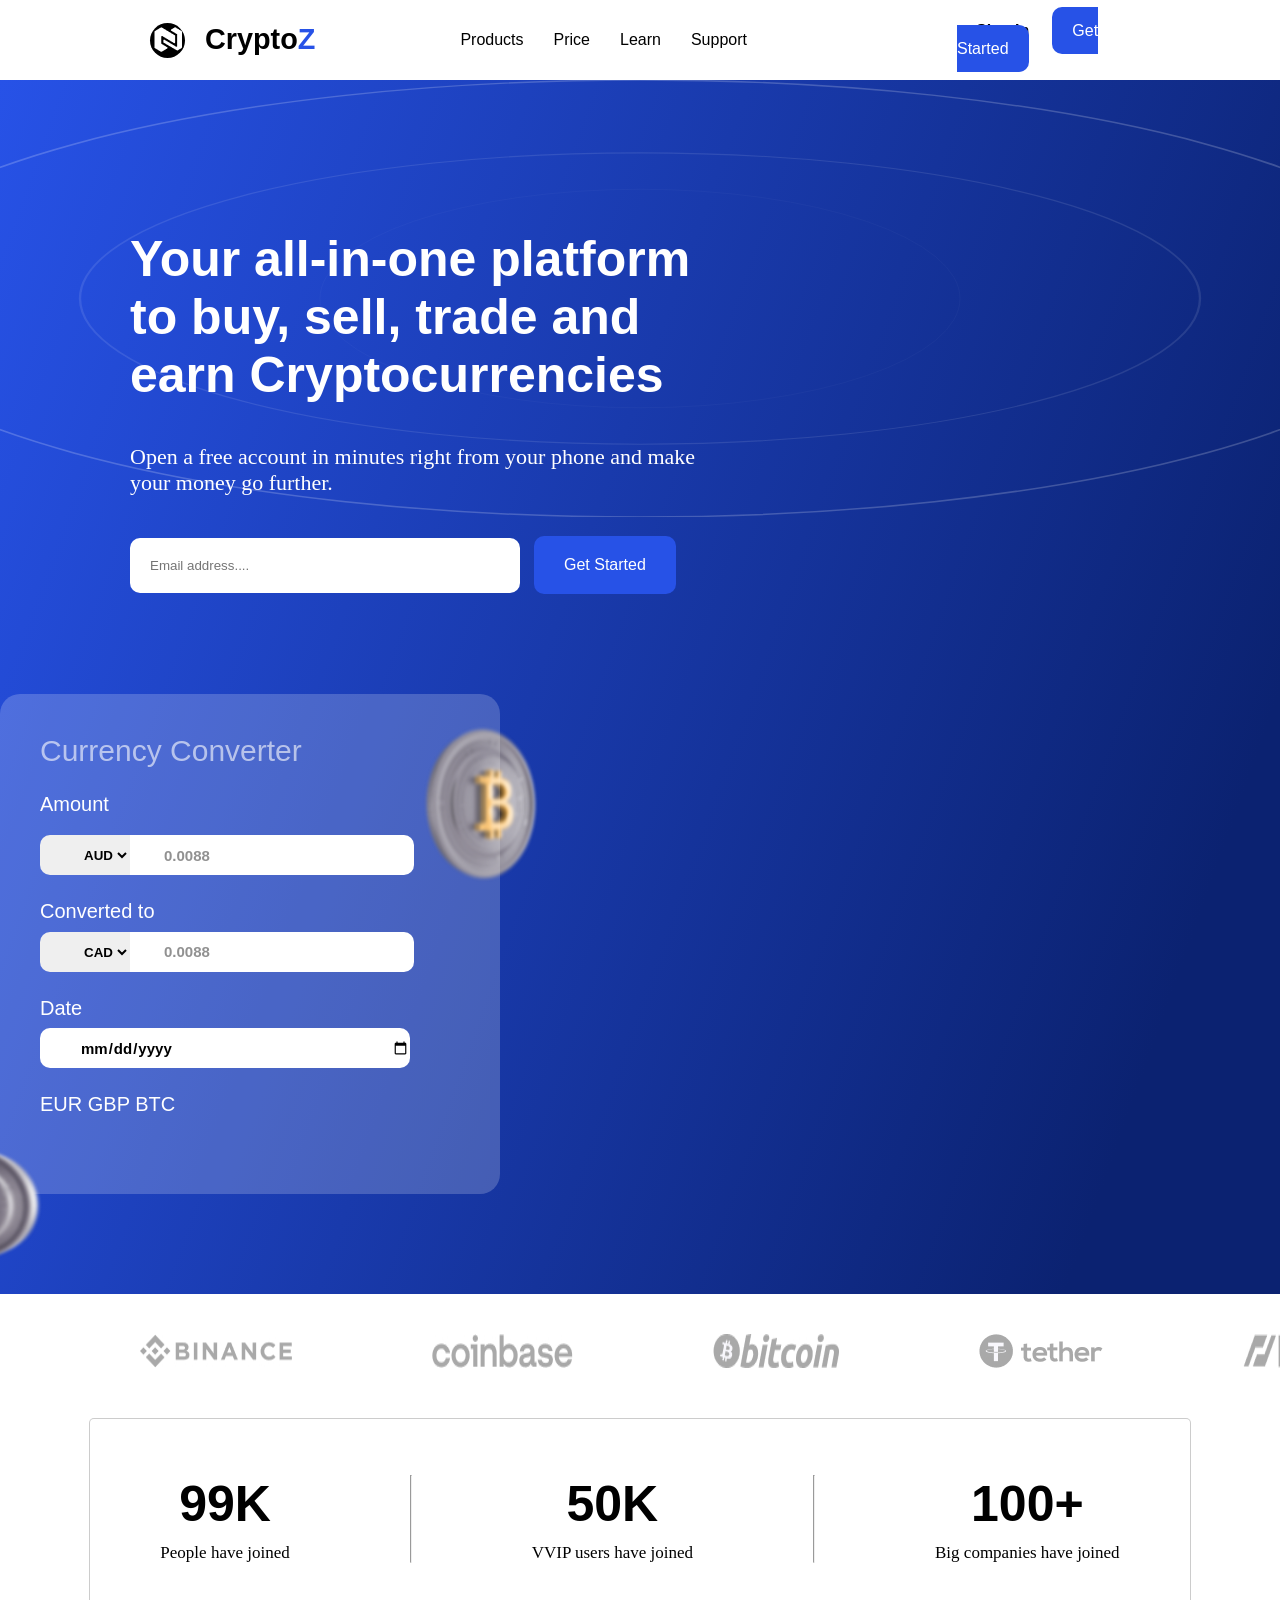
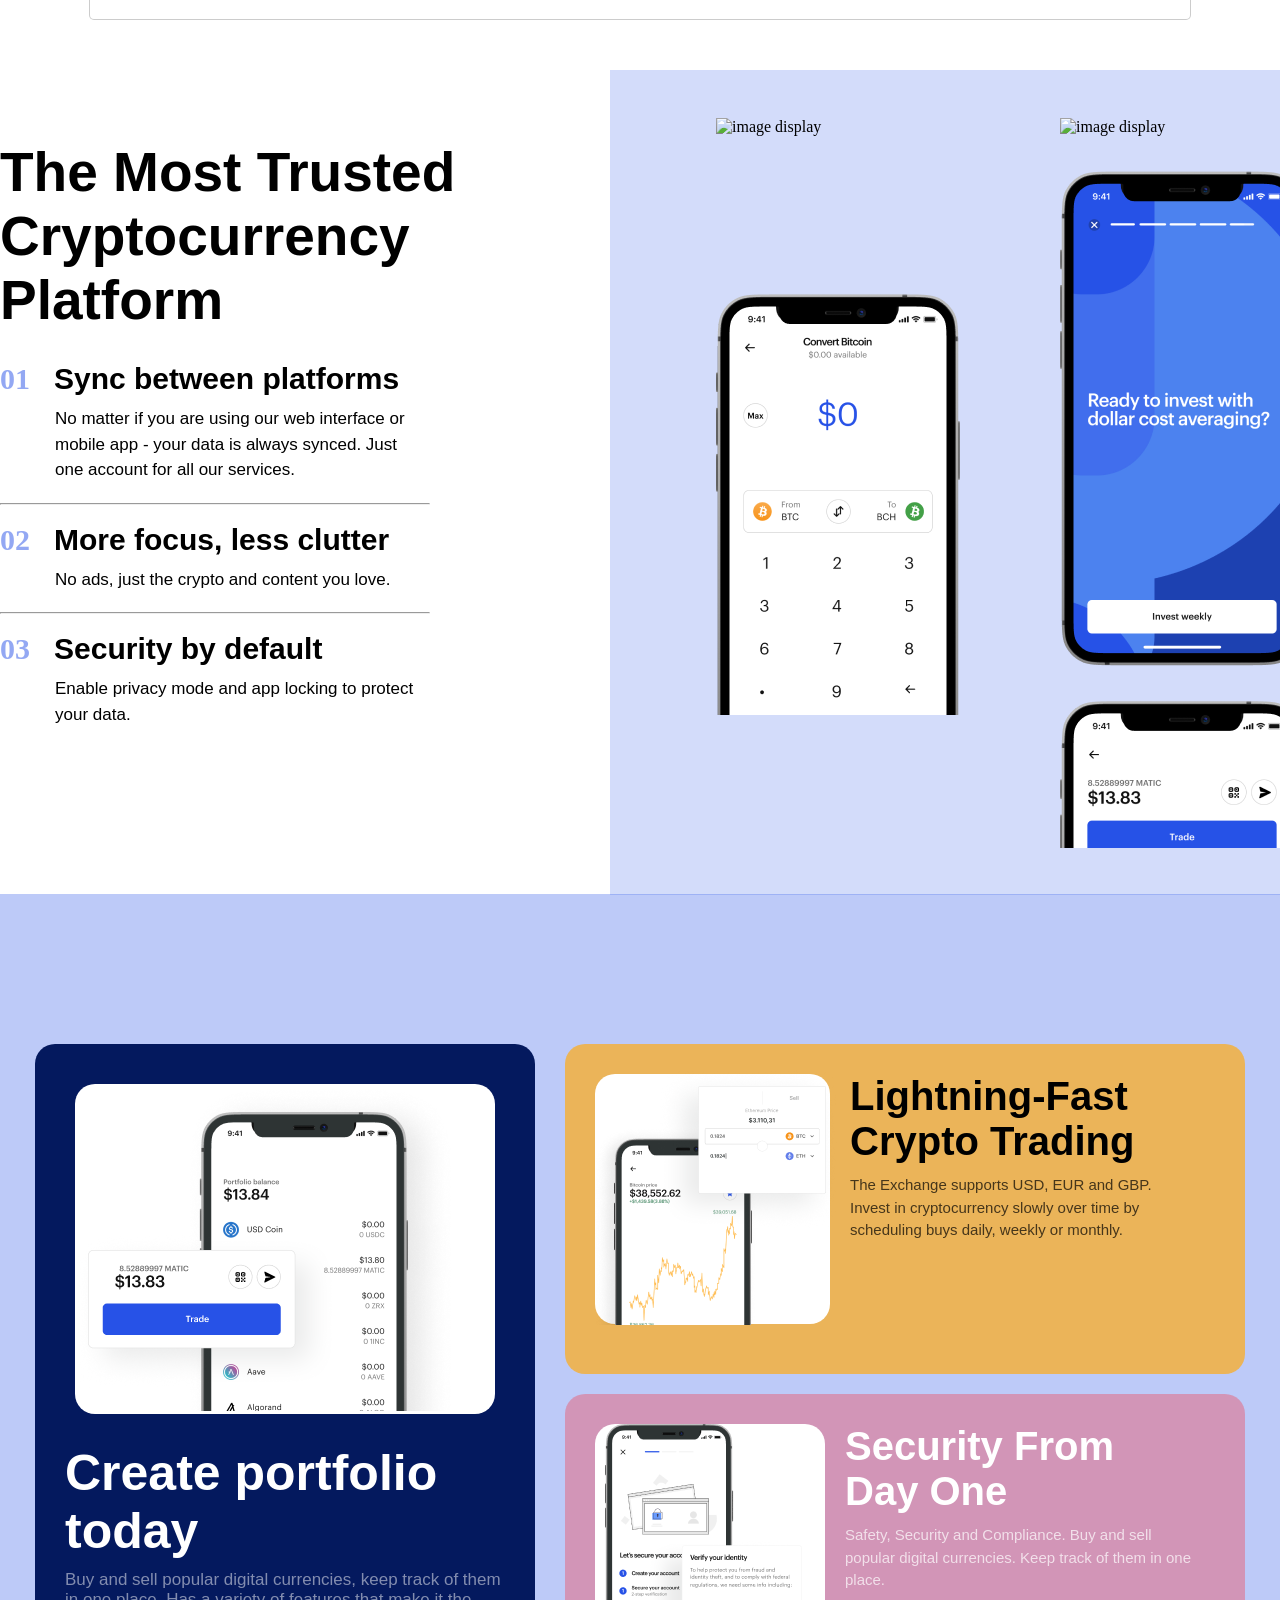
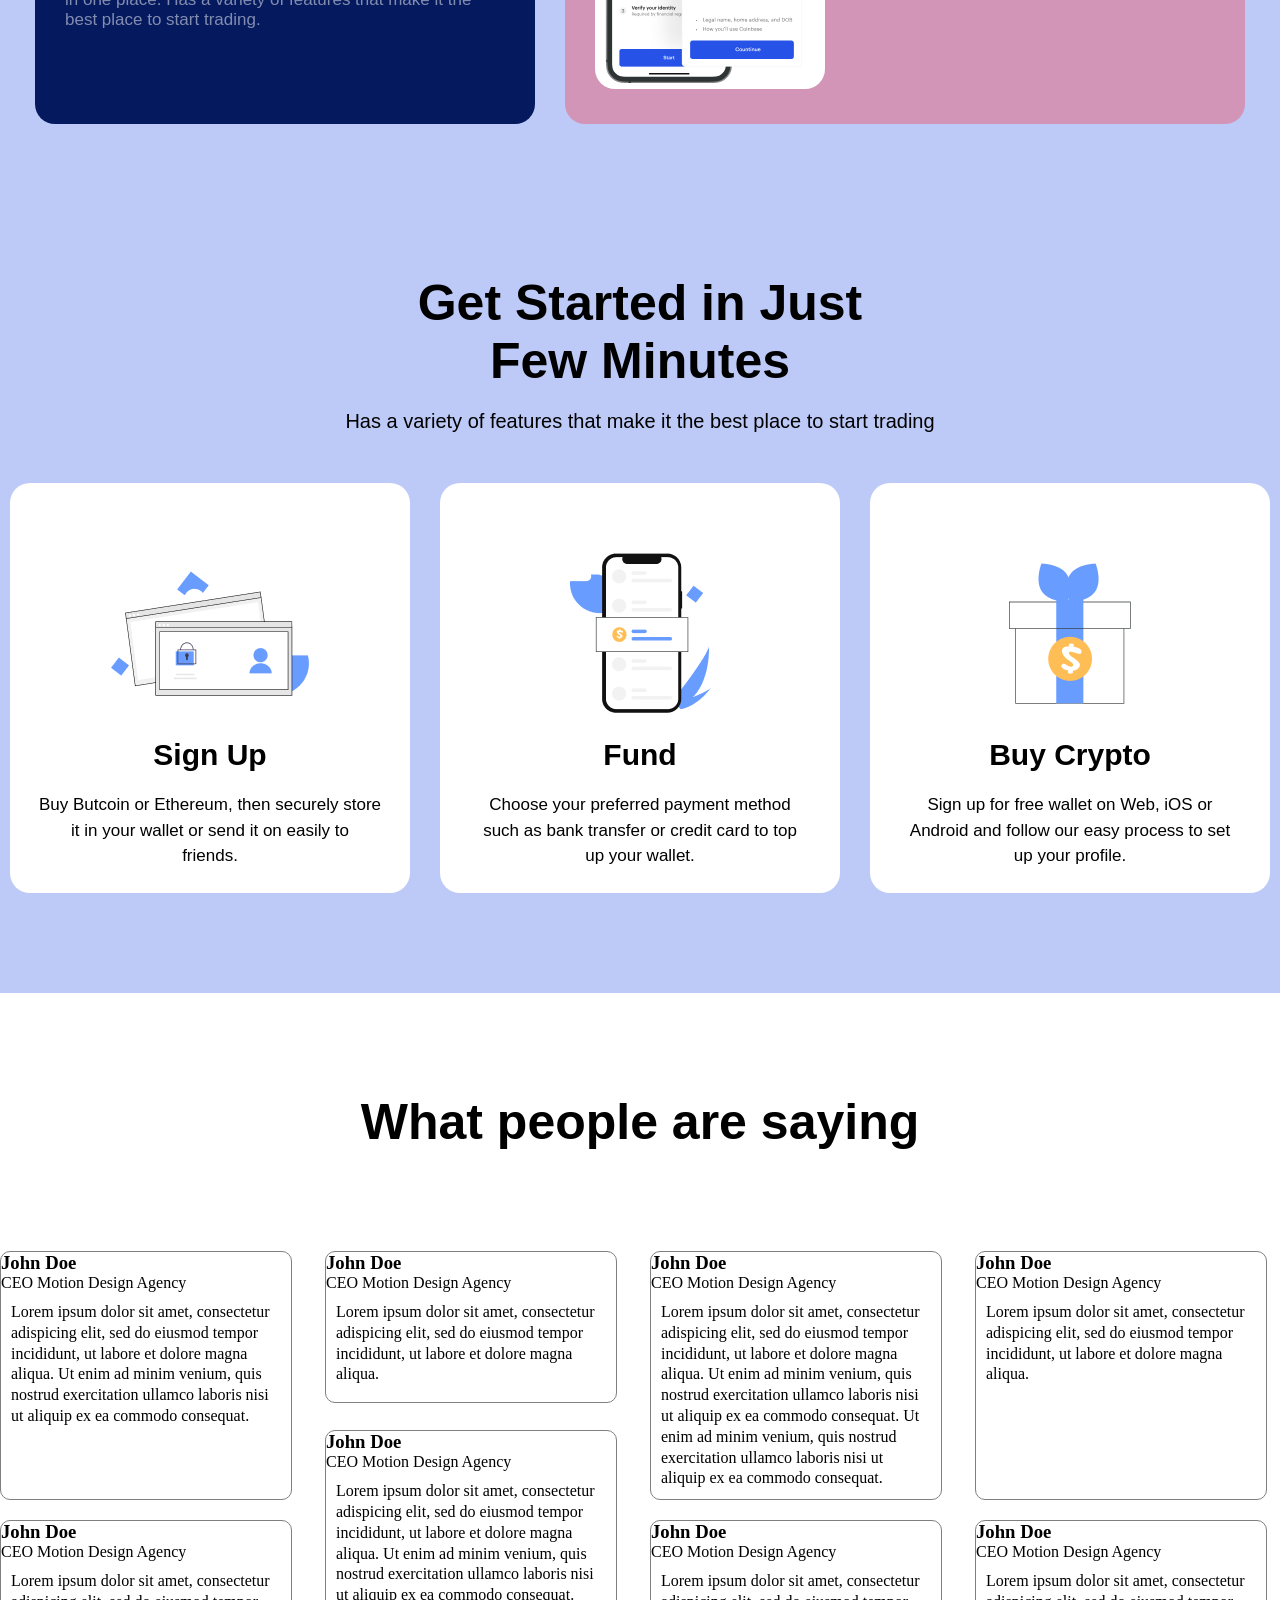
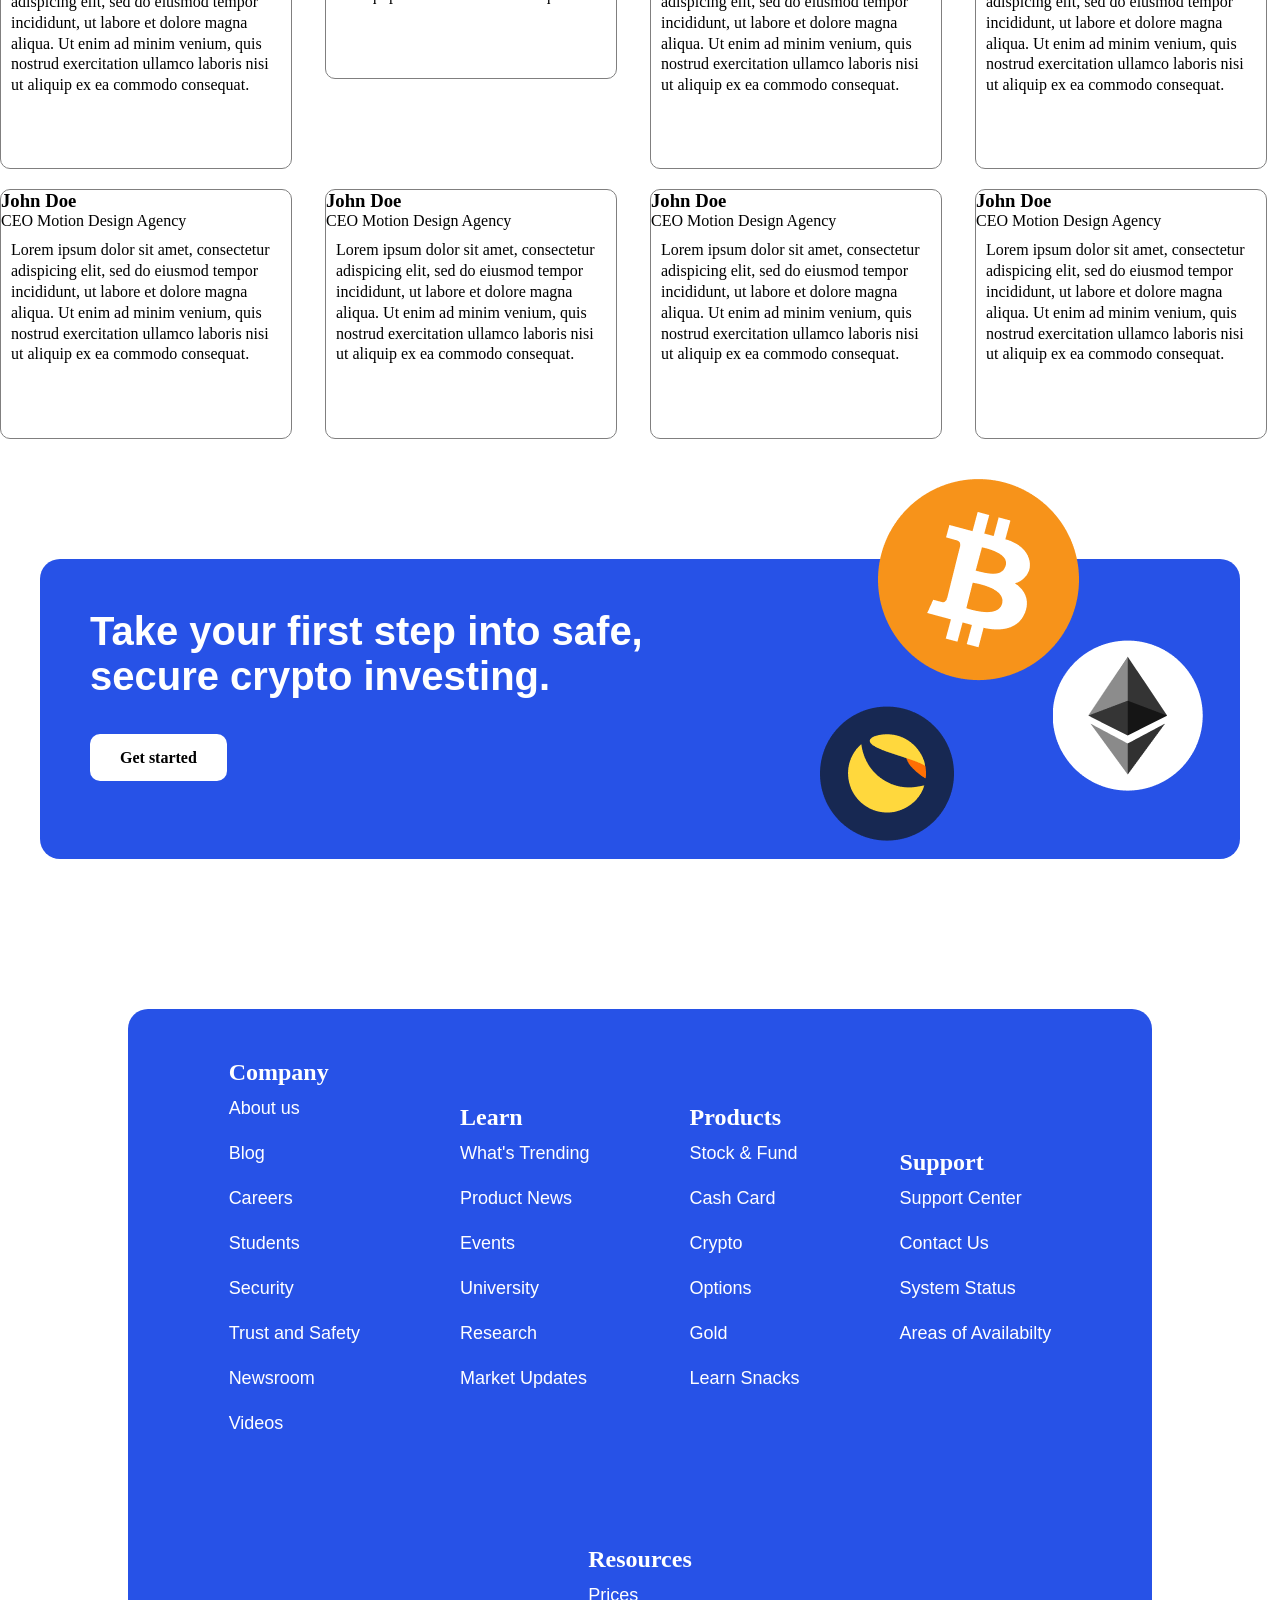
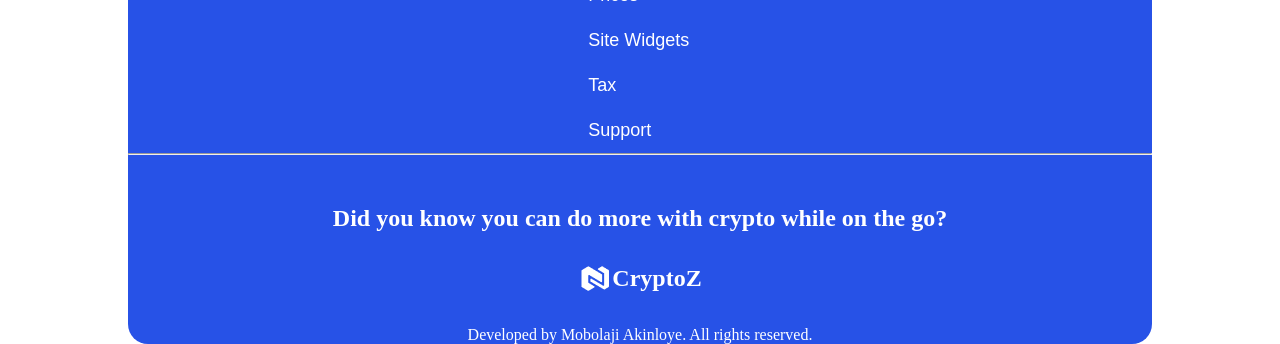
==== commit 126ba95e: "Add files via upload" ====
--- a/CryptoZ/index.html
+++ b/CryptoZ/index.html
@@ -17,6 +17,8 @@
         </div>
         <p class="logo-text">Crypto<span class="z">Z</span></p>
       </div>
+
+      <!--Menu links-->
     <div class="menu">
         <a class="menu-list" href="#">Products</a>
         <a class="menu-list" href="#">Price</a>
@@ -30,6 +32,8 @@
     <i class="fa fa-bars" id="bar" ></i>
   </nav>
   </header>
+  
+  <!--PopUp menu div-->
   <div class="pop-menu" id="popDiv">
     <a class="menu-list" href="#">Products</a>
     <a class="menu-list" href="#">Price</a>
@@ -102,27 +106,29 @@
         <p class="headertext">Currency Converter</p>
         
         <p class="amount">Amount</p>
-        <select class="dropdown" id="options" name="options">
-          <option value="option1"> AUD</option>
-          <option value="option2">GBP</option>
-          <option value="option3">USD</option>
+        <select class="dropdown" id="fromCurrency"  name="options">
+          <option value="AUD"> AUD</option>
+          <option value="GBP">GBP</option>
+          <option value="USD">USD</option>
+          <option value="JPY">JPY</option>
+          <option value="CAD">CAD</option>
         </select>
-        <input type="text" id="textbox" placeholder="0.0088">
-        <img src="export/Frame 8764.png" class="british-flag-icon" alt="british-flag-icon">
-  
+        <input type="text" id="from-box" placeholder="0.0088">
+  
+        <!--Converted -->
         <p class="converted">Converted to</p>
-        <select class="dropdown" id="options" name="options">
-          <option value="option1"> AUD</option>
-          <option value="option2">GBP</option>
-          <option value="option3">USD</option>
+        <select class="dropdown" id="toCurrency" name="options">
+          <option value="CAD">CAD</option>
+          <option value="AUD">AUD</option>
+          <option value="GBP">GBP</option>
+          <option value="USD">USD</option>
+          <option value="JPY">JPY</option>
         </select>
-        <input type="text" id="textbox2" placeholder="0.0088">
-        <img src="export/Frame 8769.png" class="aus-flag-icon" alt="british-flag-icon">
+        <input type="text" id="to-box" placeholder="0.0088">
   
         <p class="date">Date</p>
-        <input type="date" class="date-button">
-
-
+        <input type="date" onclick="convertCurrency()" class="date-button" id="date">
+        <p class="currencies-names">EUR GBP BTC</p>
         <img class="bitcoin-icon" src="export/Coin/BitCoin/Cam2.png" alt="bitcoin-icon">
       <img class="eth-icon" src="export/Coin/Ethereum/Cam1.png" alt="eth-icon">
       </div>
--- a/CryptoZ/style.css
+++ b/CryptoZ/style.css
@@ -90,7 +90,7 @@
     cursor: pointer;
 }
 .pop-menu{
-    position: relative;
+    position: fixed;
     margin-bottom: -120px;
     display: none;
     width: 200px;
@@ -100,11 +100,11 @@
     z-index: 1000;
     position: sticky;
     top: 80px;
+    left: 50%;
     margin-left: auto;
     margin-right: 50px;
     border: 1px solid rgba(0, 0, 0, 0.2);
     border-radius: 5px 0 5px 5px;
-    z-index: -  1;
 }
 .pop-menu.show{
     display: block;
@@ -221,7 +221,7 @@
     border-radius: 10px 0 0 10px;
     border: none;
 }
-#textbox{
+#from-box{
     width: 250px;
     height: 40px;
     padding-left: 40px;
@@ -247,7 +247,7 @@
     color: white;
     margin: 25px 0 8px 40px;
 }
-#textbox2{
+#to-box{
     width: 250px;
     height: 40px;
     padding-left: 40px;
@@ -276,6 +276,12 @@
     border: none;
     margin-left: 40px;
 }
+.currencies-names{
+    font-family: sans-serif;
+    font-size: 20px;
+    color: white;
+    margin: 25px 0 8px 40px;
+}
 /*Brand logo section*/
 .brand-logo-section{
     width: 100%;
@@ -291,6 +297,7 @@
 }
 /*Users/VVIP/Big companies section styles*/
 .figures{
+    overflow-x: hidden;
     margin: auto;
     width: 1100px;
     height: 200px;
@@ -670,13 +677,16 @@
 
 
 /*Mobile view*/
-@media (max-width: 480px) {
+@media (min-width: 320px) and (max-width: 431px) {
+    body{
+        overflow-x: hidden;
+    }
     /*Nav bar*/
-    header{
+    .header{
         position: sticky;
         top: 0;
         z-index: 1000;
-        box-shadow: 0 0 10px rgba(0, 0, 0, 0.2);
+        box-shadow: 0 0 10px rgba(0, 0, 0, 0.2); 
     }
     #bar{
         display: block;
@@ -708,24 +718,29 @@
         text-align: center;
     }
     .bold-text{
-        font-size: 50px;
+        margin-top: -60px;
+        font-size: 38px;
+        padding-right: 50px;
     }
     .paragraph{
-        font-size: 23px;
+        font-size: 22px;
         margin-top: 40px;
+        padding-right: 40px;
     }
     .form{
         display: grid;
     }.emailbox{
         margin-bottom: 20px;
-        width: 380px;
+        width: 330px;
         font-size: 20px;
     }.button{
         margin-left: 2px;
         font-weight: bold;
         font-size: 20px;
-        width: 420px;
-    }
+        width: 370px;
+    }
+
+    /*Currency converter section*/
     .bitcoin-icon{
         display: none;
     }
@@ -737,13 +752,11 @@
         height: 500px;
         margin: auto;
     }
-    .british-flag-icon{
-        width: 20px;
-        height: 20px;
-    }
-    .aus-flag-icon{
-        width: 20px;
-        height: 20px;
+    #from-box, #to-box{
+        width: 180px;
+    }
+    .date-button{
+        width: 260px;
     }
     /*Brand logo section*/
     .brand-logo{
@@ -1016,5 +1029,3 @@
 }
 
 
-
- 
